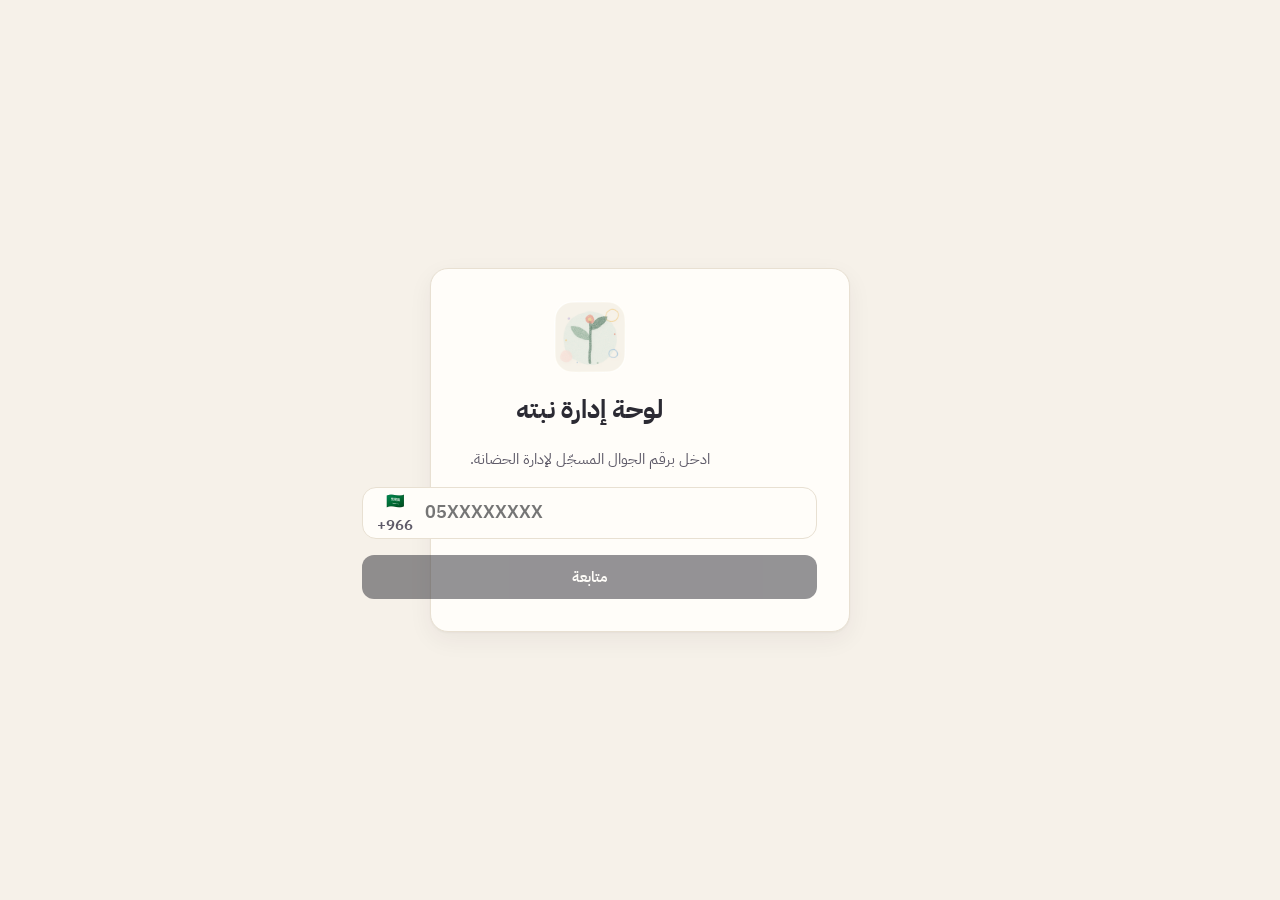
==== admin/index.html @ 3c37c27d "Admin dashboard at /admin, linked from the landing page" ====
<!doctype html>
<html lang="ar" dir="rtl">
<head>
  <meta charset="UTF-8" />
  <meta name="viewport" content="width=device-width, initial-scale=1, viewport-fit=cover" />
  <meta name="robots" content="noindex" />
  <title>نبته · لوحة الإدارة</title>
  <link rel="preconnect" href="https://fonts.googleapis.com" />
  <link rel="preconnect" href="https://fonts.gstatic.com" crossorigin />
  <link href="https://fonts.googleapis.com/css2?family=IBM+Plex+Sans+Arabic:wght@400;500;600;700&display=swap" rel="stylesheet" />
  <script type="module" crossorigin src="/admin/assets/index-BqgiAaQO.js"></script>
  <link rel="stylesheet" crossorigin href="/admin/assets/index-BmxVDnxq.css">
</head>
<body><div id="root"></div></body>
</html>
---- admin/assets/index-BmxVDnxq.css ----
:root{--sand: #F6F1E9;--sand2: #EFE7DA;--paper: #FFFDF9;--ink: #2B2A33;--ink2: #5E5A68;--muted: #6F6A79;--line: #E8E0D2;--sage: #7FA38A;--sageD: #3F6A52;--sageL: #DDE9E0;--coral: #E9826B;--coralD: #9A3F2A;--coralL: #FADCD3;--sun: #F2C265;--sunD: #7A5208;--sunL: #FBEBC6;--sky: #8FB8D8;--skyD: #2F5F87;--skyL: #DCEAF4;--radius: 18px;--shadow: 0 1px 2px rgba(43,42,51,.04), 0 8px 24px rgba(43,42,51,.06);color-scheme:light}@media (prefers-color-scheme: dark){:root{--sand: #1B1916;--sand2: #2A2622;--paper: #252220;--ink: #F3EEE6;--ink2: #C9C2B7;--muted: #9D968C;--line: #3A3530;--sageD: #6AA37E;--sageL: #263429;--coralD: #E07A63;--coralL: #442A23;--sunD: #E2B45A;--sunL: #3D3320;--skyD: #79AAD6;--skyL: #1F2F3C;--shadow: none;color-scheme:dark}}*{box-sizing:border-box}html,body,#root{height:100%}body{margin:0;background:var(--sand);color:var(--ink);font:15px/1.6 IBM Plex Sans Arabic,system-ui,sans-serif;-webkit-font-smoothing:antialiased}button,input,select{font:inherit;color:inherit}button{cursor:pointer}:focus-visible{outline:2px solid var(--sageD);outline-offset:2px}.shell{display:grid;grid-template-columns:248px 1fr;min-height:100%}.side{background:var(--paper);border-inline-end:1px solid var(--line);padding:22px 16px;display:flex;flex-direction:column;gap:4px;position:sticky;top:0;height:100vh}.brand{display:flex;align-items:center;gap:10px;padding:4px 10px 18px}.brand img{width:38px;height:38px;border-radius:10px}.brand b{font-size:20px}.brand small{display:block;color:var(--muted);font-size:12px;margin-top:-4px}.nav{display:flex;align-items:center;gap:10px;padding:10px 12px;border-radius:12px;border:0;background:none;text-align:start;color:var(--ink2);font-weight:500;min-height:44px}.nav:hover{background:var(--sand)}.nav.on{background:var(--sageL);color:var(--sageD);font-weight:600}.nav .ic{width:20px;text-align:center}.side .spacer{flex:1}.school{padding:12px;border-radius:14px;background:var(--sand);font-size:13px}.school select{width:100%;border:0;background:transparent;font-weight:600}.main{padding:32px 40px 60px;max-width:1360px;width:100%}.head{display:flex;align-items:flex-end;justify-content:space-between;gap:16px;margin-bottom:24px;flex-wrap:wrap}.head h1{margin:0;font-size:28px;line-height:1.3}.head p{margin:2px 0 0;color:var(--ink2)}.grid{display:grid;gap:16px}.stats{grid-template-columns:repeat(auto-fill,minmax(190px,1fr))}.card{background:var(--paper);border:1px solid var(--line);border-radius:var(--radius);box-shadow:var(--shadow)}.stat{padding:18px 20px}.stat .k{color:var(--ink2);font-size:13px;font-weight:500}.stat .v{font-size:32px;font-weight:700;line-height:1.2;margin-top:4px;font-variant-numeric:tabular-nums}.stat .s{color:var(--muted);font-size:12.5px}.stat.sage{background:var(--sageL);border-color:transparent}.stat.sage .v{color:var(--sageD)}.stat.sun{background:var(--sunL);border-color:transparent}.stat.sun .v{color:var(--sunD)}.stat.coral{background:var(--coralL);border-color:transparent}.stat.coral .v{color:var(--coralD)}.stat.sky{background:var(--skyL);border-color:transparent}.stat.sky .v{color:var(--skyD)}.section{margin-top:28px}.section h2{font-size:18px;margin:0 0 12px}.bar{height:10px;border-radius:6px;background:var(--sand2);overflow:hidden;display:flex}.bar i{display:block;height:100%}.toolbar{display:flex;gap:10px;align-items:center;flex-wrap:wrap;padding:14px;border-bottom:1px solid var(--line)}.search{flex:1;min-width:200px;height:42px;border:1px solid var(--line);border-radius:12px;padding:0 14px;background:var(--sand)}.chips{display:flex;gap:6px;flex-wrap:wrap}.chip{border:1px solid var(--line);background:var(--paper);border-radius:999px;padding:6px 14px;font-size:13.5px;font-weight:500;min-height:36px}.chip.on{background:var(--ink);color:var(--paper);border-color:var(--ink)}table{width:100%;border-collapse:collapse}th{text-align:start;font-size:12.5px;color:var(--muted);font-weight:600;padding:12px 16px;border-bottom:1px solid var(--line)}td{padding:12px 16px;border-bottom:1px solid var(--line);vertical-align:middle}tr:last-child td{border-bottom:0}tbody tr:hover{background:var(--sand)}.empty{padding:48px 20px;text-align:center;color:var(--muted)}.tag{display:inline-flex;align-items:center;gap:6px;padding:3px 10px;border-radius:999px;font-size:12.5px;font-weight:600;white-space:nowrap}.tag.sage{background:var(--sageL);color:var(--sageD)}.tag.sun{background:var(--sunL);color:var(--sunD)}.tag.coral{background:var(--coralL);color:var(--coralD)}.tag.gray{background:var(--sand2);color:var(--ink2)}.ltr{direction:ltr;unicode-bidi:isolate;font-variant-numeric:tabular-nums}.btn{border:0;border-radius:12px;padding:0 18px;min-height:44px;font-weight:600;background:var(--ink);color:var(--paper);display:inline-flex;align-items:center;justify-content:center;gap:8px}.btn:disabled{opacity:.5;cursor:default}.btn.ghost{background:var(--sand2);color:var(--ink)}.btn.danger{background:var(--coralL);color:var(--coralD)}.btn.sm{min-height:36px;padding:0 12px;font-size:13.5px;border-radius:10px}.link{border:0;background:none;color:var(--sageD);font-weight:600;padding:6px}label.f{display:grid;gap:6px;font-size:13.5px;font-weight:600;color:var(--ink2)}.input{height:46px;border:1px solid var(--line);border-radius:12px;padding:0 14px;background:var(--paper);width:100%}.err{color:var(--coralD);font-size:13.5px;font-weight:500}.scrim{position:fixed;top:0;right:0;bottom:0;left:0;background:#1b191659;display:grid;place-items:center;padding:16px;z-index:10;animation:fade .15s ease-out}.dialog{width:min(460px,100%);background:var(--paper);border-radius:22px;padding:24px;display:grid;gap:14px;box-shadow:0 20px 60px #0003;animation:rise .2s cubic-bezier(.2,.9,.3,1)}.dialog h3{margin:0;font-size:20px}.dialog .row{display:flex;gap:10px;justify-content:flex-end;margin-top:6px}@keyframes fade{0%{opacity:0}}@keyframes rise{0%{transform:translateY(12px);opacity:0}}.login{min-height:100%;display:grid;place-items:center;padding:24px}.login .card{width:min(420px,100%);padding:32px;display:grid;gap:16px;text-align:center}.login img{width:72px;height:72px;margin:0 auto;border-radius:18px}.login h1{margin:0;font-size:26px}.login p{margin:0;color:var(--ink2)}.phone{display:flex;align-items:center;gap:10px;border:1px solid var(--line);border-radius:14px;padding:0 14px;height:52px;direction:ltr;background:var(--paper)}.phone span{color:var(--ink2);font-weight:600}.phone input{border:0;outline:none;flex:1;font-size:18px;font-weight:600;background:transparent}.code{text-align:center;letter-spacing:14px;font-size:26px;font-weight:700;direction:ltr}.toast{position:fixed;bottom:24px;inset-inline-start:50%;transform:translate(50%);background:var(--ink);color:var(--paper);padding:12px 20px;border-radius:14px;font-weight:600;z-index:20;animation:rise .2s}@media (max-width: 860px){.shell{grid-template-columns:1fr}.side{position:static;height:auto;flex-direction:row;flex-wrap:wrap;padding:12px;gap:6px;border-inline-end:0;border-bottom:1px solid var(--line)}.brand{padding:4px 8px}.side .spacer{display:none}.school{width:100%}.main{padding:20px 16px 48px}.hide-sm{display:none}}@media (prefers-reduced-motion: reduce){*{animation:none!important}}
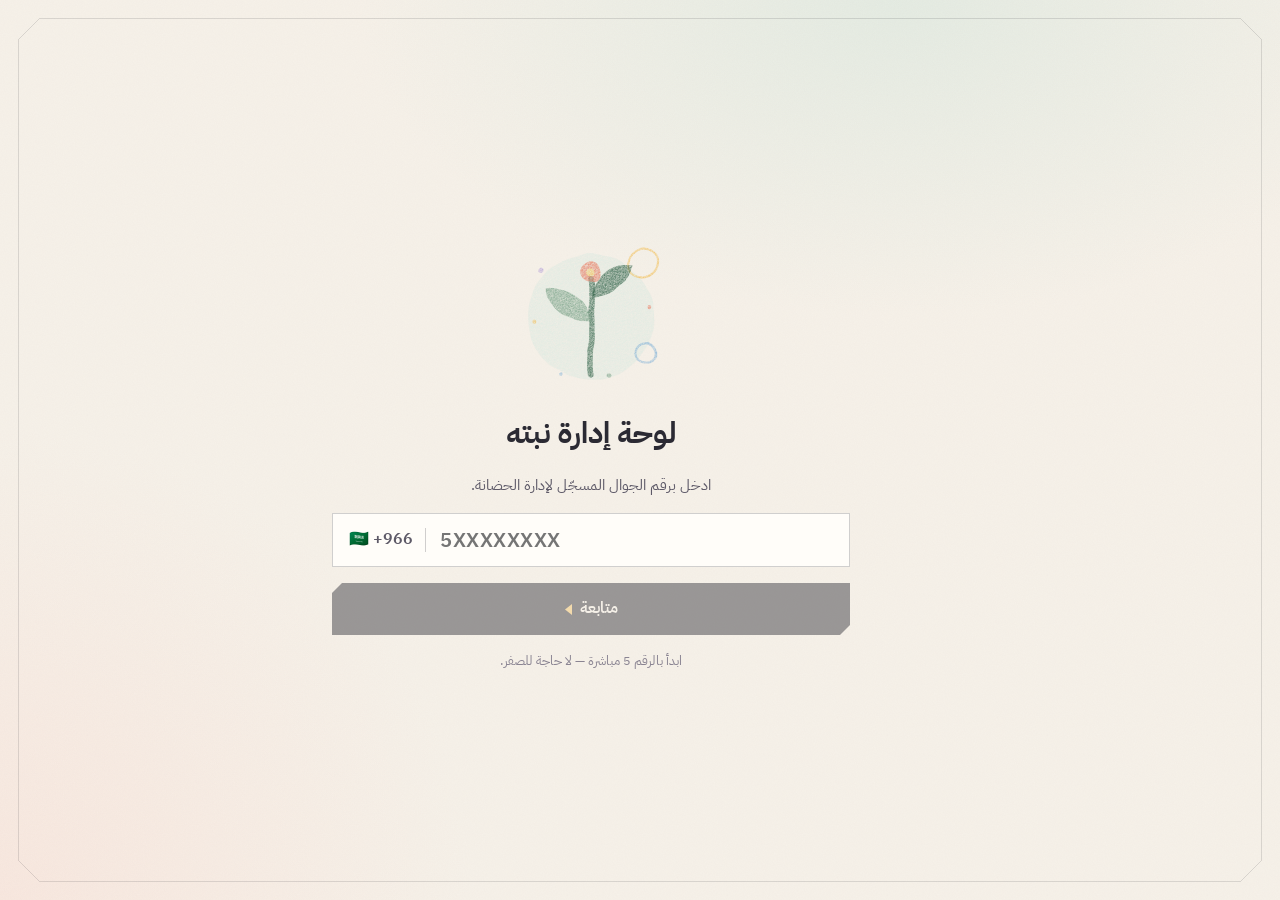
==== commit 88ef784c: "Admin: site identity, +966 phone entry without leading zero Co-Authored-By: Claude Opus 5.5 <noreply" ====
--- a/admin/index.html
+++ b/admin/index.html
@@ -5,11 +5,11 @@
   <meta name="viewport" content="width=device-width, initial-scale=1, viewport-fit=cover" />
   <meta name="robots" content="noindex" />
   <title>نبته · لوحة الإدارة</title>
-  <link rel="preconnect" href="https://fonts.googleapis.com" />
-  <link rel="preconnect" href="https://fonts.gstatic.com" crossorigin />
-  <link href="https://fonts.googleapis.com/css2?family=IBM+Plex+Sans+Arabic:wght@400;500;600;700&display=swap" rel="stylesheet" />
-  <script type="module" crossorigin src="/admin/assets/index-BqgiAaQO.js"></script>
-  <link rel="stylesheet" crossorigin href="/admin/assets/index-BmxVDnxq.css">
+  
+  
+  <link rel="icon" href="icon.png" />
+  <script type="module" crossorigin src="/admin/assets/index-CUQHBx3w.js"></script>
+  <link rel="stylesheet" crossorigin href="/admin/assets/index-C6pmsV6S.css">
 </head>
 <body><div id="root"></div></body>
 </html>
--- a/admin/assets/index-C6pmsV6S.css
+++ b/admin/assets/index-C6pmsV6S.css
@@ -0,0 +1 @@
+@font-face{font-family:Plex;src:url(/admin/fonts/plex-regular.ttf) format("truetype");font-weight:400;font-display:swap}@font-face{font-family:Plex;src:url(/admin/fonts/plex-medium.ttf) format("truetype");font-weight:500;font-display:swap}@font-face{font-family:Plex;src:url(/admin/fonts/plex-semibold.ttf) format("truetype");font-weight:600;font-display:swap}@font-face{font-family:Plex;src:url(/admin/fonts/plex-bold.ttf) format("truetype");font-weight:700;font-display:swap}:root{--sand: #F6F1E9;--sand2: #EFE7DA;--paper: #FFFDF9;--ink: #2B2A33;--ink2: #5E5A68;--muted: #8A8492;--line: rgba(43,42,51,.14);--line2: rgba(43,42,51,.22);--sage: #7FA38A;--sageD: #3F6A52;--sageL: #DDE9E0;--coral: #E9826B;--coralD: #9A3F2A;--coralL: #FADCD3;--sun: #F2C265;--sunD: #7A5208;--sunL: #FBEBC6;--sky: #8FB8D8;--skyD: #2F5F87;--skyL: #DCEAF4;--ch: 12px;--e-mask: cubic-bezier(.16,1,.3,1);--e-soft: cubic-bezier(.22,.61,.36,1);--e-line: cubic-bezier(.65,0,.35,1);color-scheme:light}*{box-sizing:border-box}html,body,#root{height:100%}body{margin:0;color:var(--ink);font:15px/1.6 Plex,system-ui,sans-serif;-webkit-font-smoothing:antialiased;background:radial-gradient(ellipse 60% 50% at 70% 0%,rgba(221,233,224,.7),transparent 70%),radial-gradient(circle at 0% 100%,rgba(250,220,211,.45),transparent 30%),var(--sand);background-attachment:fixed}body:after{content:"";position:fixed;top:0;right:0;bottom:0;left:0;pointer-events:none;opacity:.3;mix-blend-mode:multiply;z-index:0;background-image:url("data:image/svg+xml,%3Csvg xmlns='http://www.w3.org/2000/svg' width='160' height='160'%3E%3Cfilter id='n'%3E%3CfeTurbulence type='fractalNoise' baseFrequency='.9' numOctaves='2' stitchTiles='stitch'/%3E%3CfeColorMatrix values='0 0 0 0 .55 0 0 0 0 .5 0 0 0 0 .45 0 0 0 .18 0'/%3E%3C/filter%3E%3Crect width='100%25' height='100%25' filter='url(%23n)'/%3E%3C/svg%3E")}#root{position:relative;z-index:1}button,input,select{font:inherit;color:inherit}button{cursor:pointer}:focus-visible{outline:1.5px solid var(--sageD);outline-offset:3px}.t{display:inline-block;white-space:pre}.ltr{direction:ltr;unicode-bidi:isolate;font-variant-numeric:tabular-nums}.cut{clip-path:polygon(var(--ch) 0,100% 0,100% calc(100% - var(--ch)),calc(100% - var(--ch)) 100%,0 100%,0 var(--ch))}.cut-tl{clip-path:polygon(var(--ch) 0,100% 0,100% 100%,0 100%,0 var(--ch))}.frame{position:fixed;top:18px;right:18px;bottom:18px;left:18px;pointer-events:none;z-index:2}.frame i{position:absolute;background:var(--line)}.frame .t1{top:0;left:22px;right:22px;height:1px}.frame .b1{bottom:0;left:22px;right:22px;height:1px}.frame .l1{left:0;top:22px;bottom:22px;width:1px}.frame .r1{right:0;top:22px;bottom:22px;width:1px}.frame b{position:absolute;width:22px;height:22px}.frame .c1{top:0;left:0;background:linear-gradient(to bottom right,transparent calc(50% - .6px),var(--line) calc(50% - .6px),var(--line) calc(50% + .6px),transparent calc(50% + .6px))}.frame .c2{bottom:0;right:0;background:linear-gradient(to bottom right,transparent calc(50% - .6px),var(--line) calc(50% - .6px),var(--line) calc(50% + .6px),transparent calc(50% + .6px))}.frame .c3{top:0;right:0;background:linear-gradient(to bottom left,transparent calc(50% - .6px),var(--line) calc(50% - .6px),var(--line) calc(50% + .6px),transparent calc(50% + .6px))}.frame .c4{bottom:0;left:0;background:linear-gradient(to bottom left,transparent calc(50% - .6px),var(--line) calc(50% - .6px),var(--line) calc(50% + .6px),transparent calc(50% + .6px))}.shell{display:grid;grid-template-columns:240px 1fr;min-height:100%;padding:18px}.side{position:sticky;top:18px;height:calc(100vh - 36px);padding:26px 26px 26px 18px;display:flex;flex-direction:column;border-inline-end:1px solid var(--line)}.brand{display:flex;align-items:center;gap:10px;text-decoration:none;color:var(--ink);margin-bottom:34px}.brand img{width:30px;height:30px;border-radius:8px}.brand b{font-size:22px;line-height:1}.brand small{display:block;color:var(--muted);font-size:11.5px;font-weight:600;letter-spacing:.3px;margin-top:4px}.rail{list-style:none;margin:0;padding:0 14px 0 0;display:grid;gap:4px}.rail button{position:relative;width:100%;text-align:start;background:none;border:0;padding:9px 0;min-height:40px;font-size:14px;font-weight:600;color:#2b2a336b;transition:color .3s ease}.rail button:hover,.rail button.on{color:var(--ink)}.rail button.on:before{content:"";position:absolute;right:-14px;top:50%;width:6px;height:7px;background:var(--sageD);transform:translateY(-50%);animation:markIn .42s var(--e-soft) both}.side .spacer{flex:1}.school{border-top:1px solid var(--line);padding-top:16px;font-size:13px;color:var(--ink2)}.school b{display:block;color:var(--ink);font-size:14px}.school select{width:100%;border:1px solid var(--line);background:var(--paper);padding:8px 10px;margin-bottom:6px;font-weight:600}.main{padding:34px 44px 70px;max-width:1360px;width:100%}.head{display:flex;align-items:flex-end;justify-content:space-between;gap:16px;margin-bottom:26px;flex-wrap:wrap;padding-bottom:18px;border-bottom:1px solid var(--line)}.head h1{margin:0;font-size:32px;line-height:1.25;font-weight:700}.head p{margin:4px 0 0;color:var(--ink2)}.reveal{animation:settle .55s var(--e-soft) both}.grid{display:grid;gap:14px}.stats{grid-template-columns:repeat(auto-fill,minmax(200px,1fr))}.card{position:relative;background:#fffdf9d1;border:1px solid var(--line);clip-path:polygon(14px 0,100% 0,100% calc(100% - 14px),calc(100% - 14px) 100%,0 100%,0 14px)}.stat{padding:18px 20px;text-align:start;border:1px solid var(--line)}.stat .k{color:var(--ink2);font-size:13px;font-weight:600}.stat .v{font-size:34px;font-weight:700;line-height:1.2;margin-top:6px;font-variant-numeric:tabular-nums}.stat .s{color:var(--muted);font-size:12.5px}.stat.sage{background:var(--sageL)}.stat.sage .v{color:var(--sageD)}.stat.sun{background:var(--sunL)}.stat.sun .v{color:var(--sunD)}.stat.coral{background:var(--coralL)}.stat.coral .v{color:var(--coralD)}.stat.sky{background:var(--skyL)}.stat.sky .v{color:var(--skyD)}button.stat{cursor:pointer;transition:transform .2s var(--e-soft)}button.stat:hover:not(:disabled){transform:translateY(-2px)}button.stat:disabled{cursor:default}.section{margin-top:30px}.section h2{font-size:13px;letter-spacing:.4px;color:var(--ink2);margin:0 0 12px;font-weight:700}.bar{height:8px;background:var(--sand2);overflow:hidden;display:flex}.bar i{display:block;height:100%;transition:width .8s var(--e-mask)}.toolbar{display:flex;gap:10px;align-items:center;flex-wrap:wrap;padding:14px;border-bottom:1px solid var(--line)}.search{flex:1;min-width:200px;height:42px;border:1px solid var(--line);padding:0 14px;background:var(--paper)}.chips{display:flex;gap:6px;flex-wrap:wrap}.chip{border:1px solid var(--line);background:var(--paper);padding:6px 14px;font-size:13px;font-weight:600;min-height:36px;color:var(--ink2);transition:background .25s,color .25s}.chip:hover{color:var(--ink)}.chip.on{background:var(--ink);color:var(--sand);border-color:var(--ink)}table{width:100%;border-collapse:collapse}th{text-align:start;font-size:12px;color:var(--muted);font-weight:700;padding:12px 16px;border-bottom:1px solid var(--line);letter-spacing:.3px}td{padding:12px 16px;border-bottom:1px solid var(--line);vertical-align:middle}tr:last-child td{border-bottom:0}tbody tr{transition:background .2s}tbody tr:hover{background:#efe7da8c}.empty{padding:48px 20px;text-align:center;color:var(--muted)}.tag{display:inline-flex;align-items:center;gap:6px;padding:3px 10px;font-size:12px;font-weight:700;white-space:nowrap}.tag.sage{background:var(--sageL);color:var(--sageD)}.tag.sun{background:var(--sunL);color:var(--sunD)}.tag.coral{background:var(--coralL);color:var(--coralD)}.tag.gray{background:var(--sand2);color:var(--ink2)}.btn{border:0;padding:0 20px;min-height:44px;font-weight:600;background:var(--ink);color:var(--sand);display:inline-flex;align-items:center;justify-content:center;gap:8px;transition:background .25s;clip-path:polygon(10px 0,100% 0,100% calc(100% - 10px),calc(100% - 10px) 100%,0 100%,0 10px)}.btn:hover:not(:disabled){background:#3d3b47}.btn:disabled{opacity:.45;cursor:default}.btn .ico{width:7px;height:11px;fill:var(--sun)}.btn.ghost{background:var(--sand2);color:var(--ink)}.btn.ghost:hover:not(:disabled){background:#e6dccb}.btn.danger{background:var(--coralL);color:var(--coralD)}.btn.sm{min-height:34px;padding:0 12px;font-size:13px;clip-path:polygon(7px 0,100% 0,100% calc(100% - 7px),calc(100% - 7px) 100%,0 100%,0 7px)}.link{border:0;background:none;color:var(--sageD);font-weight:600;padding:6px 0}label.f{display:grid;gap:6px;font-size:13px;font-weight:600;color:var(--ink2)}.input{height:46px;border:1px solid var(--line2);padding:0 14px;background:var(--paper);width:100%}.err{color:var(--coralD);font-size:13.5px;font-weight:600}.phone{display:flex;align-items:center;gap:12px;border:1px solid var(--line2);padding:0 16px;height:54px;direction:ltr;background:var(--paper)}.phone span{color:var(--ink2);font-weight:600;font-size:16px}.phone i{width:1px;height:24px;background:var(--line2)}.phone input{border:0;outline:none;flex:1;min-width:0;font-size:20px;font-weight:600;background:transparent;letter-spacing:.5px}.scrim{position:fixed;top:0;right:0;bottom:0;left:0;background:#2b2a3347;display:grid;place-items:center;padding:16px;z-index:10;animation:fadeIn .18s ease-out}.dialog{width:min(470px,100%);background:var(--paper);padding:26px;display:grid;gap:14px;border:1px solid var(--line);clip-path:polygon(18px 0,100% 0,100% calc(100% - 18px),calc(100% - 18px) 100%,0 100%,0 18px);animation:settle .28s var(--e-soft)}.dialog h3{margin:0;font-size:21px}.dialog .row{display:flex;gap:10px;justify-content:flex-end;margin-top:6px}.login{min-height:100%;display:grid;place-items:center;padding:40px 24px}.login form{width:min(420px,100%);display:grid;gap:16px;text-align:center}.login .plant{width:170px;height:170px;margin:0 auto -6px;position:relative}.login .plant img{position:absolute;top:0;right:0;bottom:0;left:0;width:100%;height:100%}.login .plant .lf{transform-origin:50% 60%;animation:sway 6s ease-in-out infinite}.login .plant .fl{transform-origin:50% 34%;animation:nod 5s ease-in-out infinite}.login h1{margin:0;font-size:30px}.login p{margin:0;color:var(--ink2)}.login .btn{min-height:52px;font-size:16px}.code{text-align:center;letter-spacing:16px;font-size:28px;font-weight:700;direction:ltr;height:58px}.login .note{font-size:12.5px;color:var(--muted)}@keyframes fadeIn{0%{opacity:0}}@keyframes settle{0%{opacity:0;transform:translateY(7px)}}@keyframes markIn{0%{transform:translateY(-50%) scaleX(0)}}@keyframes drawX{0%{transform:scaleX(0)}}@keyframes drawY{0%{transform:scaleY(0)}}@keyframes sway{50%{transform:rotate(-2deg)}}@keyframes nod{50%{transform:rotate(1.6deg) translateY(-1%)}}.frame .t1{transform-origin:right;animation:drawX .5s var(--e-line) .04s both}.frame .r1{transform-origin:top;animation:drawY .5s var(--e-line) .04s both}.frame .b1{transform-origin:left;animation:drawX .5s var(--e-line) .2s both}.frame .l1{transform-origin:bottom;animation:drawY .5s var(--e-line) .2s both}.frame b{animation:fadeIn .3s linear .55s both}@media (max-width: 900px){.shell{grid-template-columns:1fr;padding:12px}.side{position:static;height:auto;border-inline-end:0;border-bottom:1px solid var(--line);padding:16px 12px}.brand{margin-bottom:12px}.rail{display:flex;flex-wrap:wrap;gap:4px 18px;padding:0}.rail button{width:auto}.rail button.on:before{display:none}.rail button.on{color:var(--sageD)}.side .spacer{display:none}.school{margin-top:10px}.main{padding:22px 12px 48px}.hide-sm{display:none}.frame{top:8px;right:8px;bottom:8px;left:8px}}@media (prefers-reduced-motion: reduce){*{animation:none!important;transition:none!important}}
